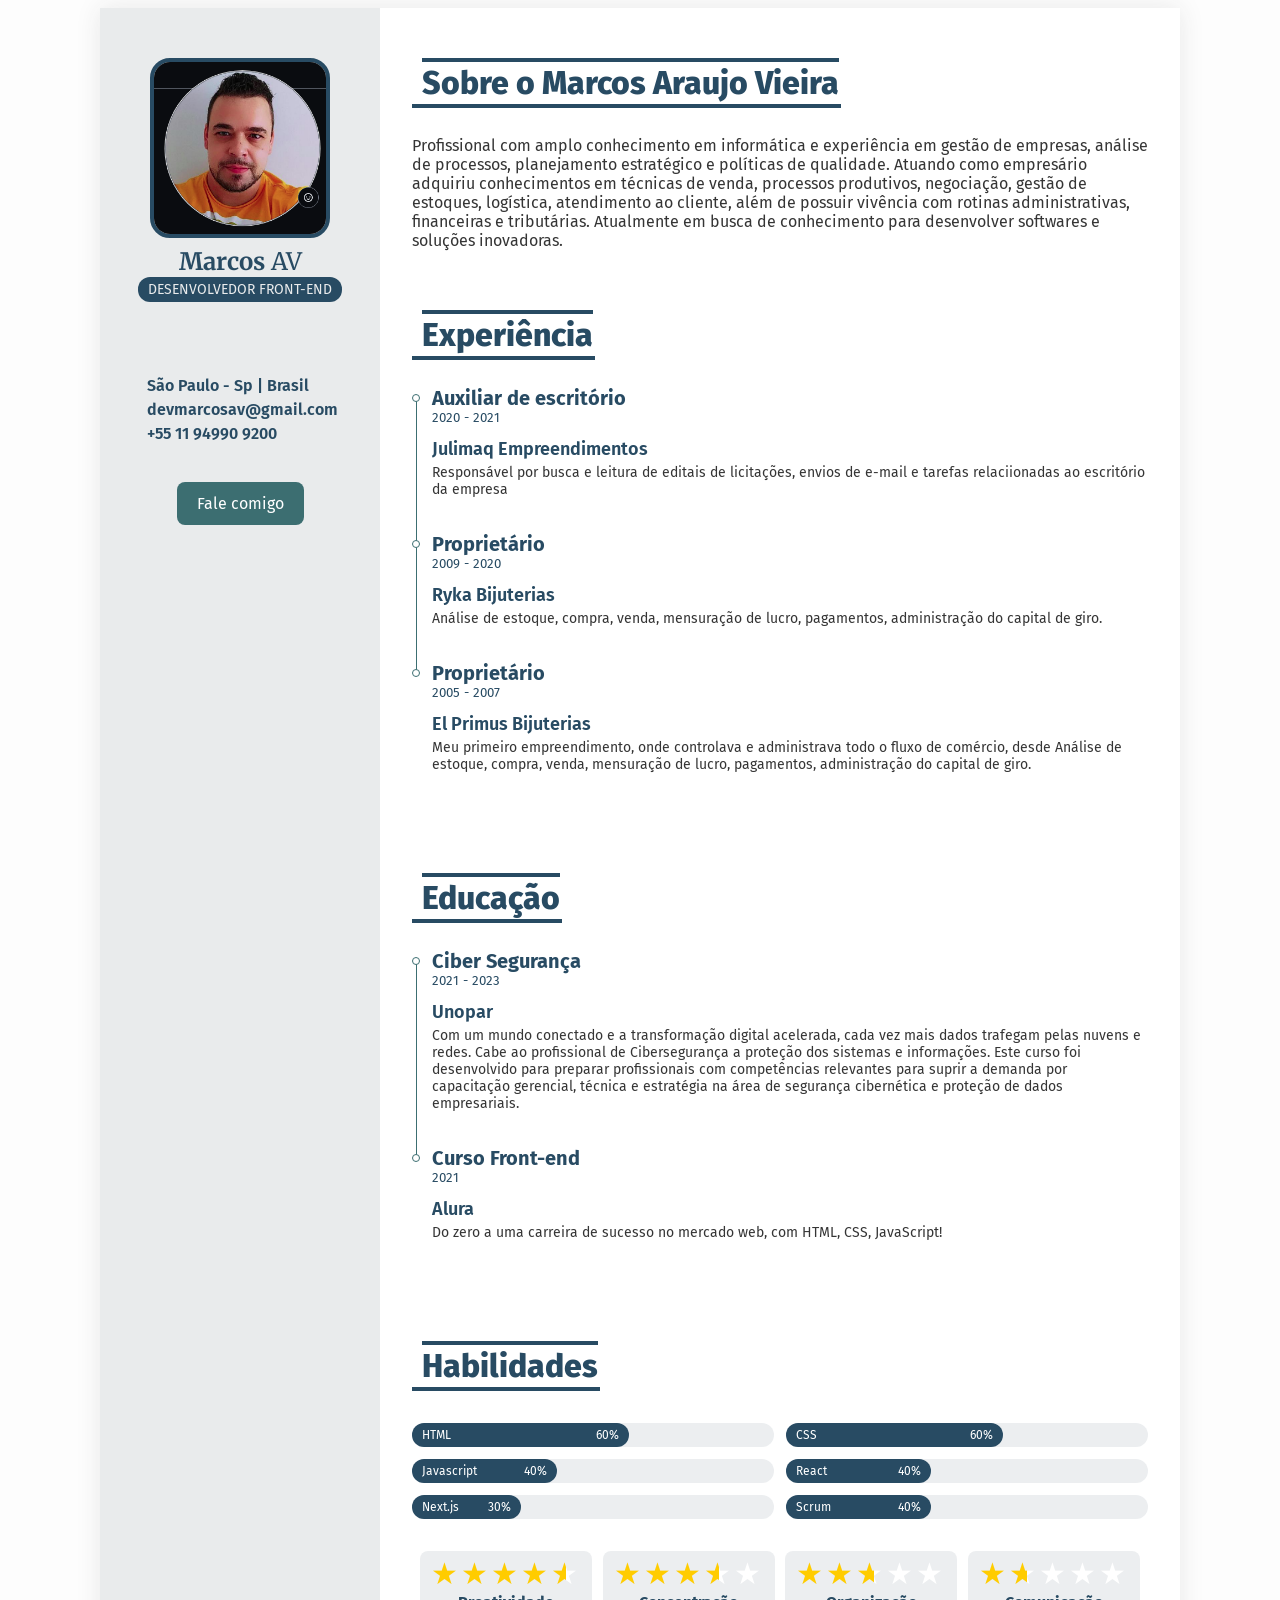
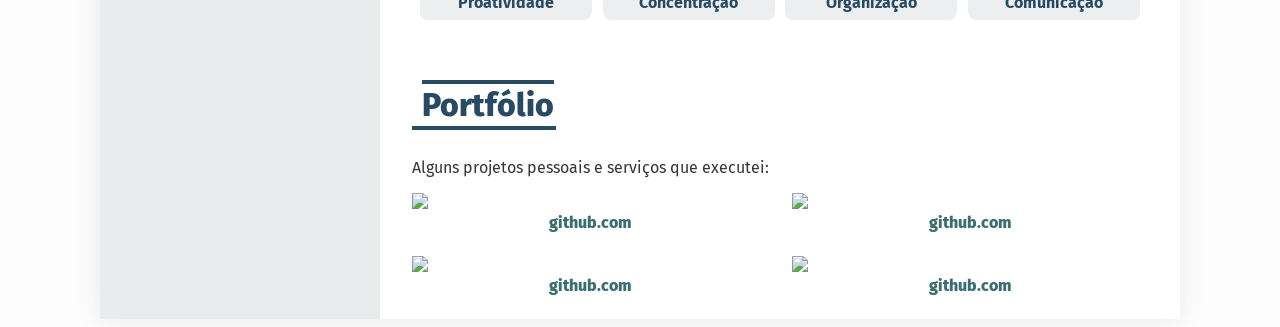
==== index.html @ b0242449 "feat: refatorando após novos conhecimentos adquiridos" ====
<!DOCTYPE html>
<html lang="pt-br">

<head>
  <meta charset="UTF-8">
  <meta http-equiv="X-UA-Compatible" content="IE=edge">
  <meta name="viewport" content="width=device-width, initial-scale=1.0">

  <link rel="stylesheet" href="https://cdnjs.cloudflare.com/ajax/libs/normalize/8.0.1/normalize.min.css"
    integrity="sha512-NhSC1YmyruXifcj/KFRWoC561YpHpc5Jtzgvbuzx5VozKpWvQ+4nXhPdFgmx8xqexRcpAglTj9sIBWINXa8x5w=="
    crossorigin="anonymous" referrerpolicy="no-referrer" />

  <link rel="preconnect" href="https://fonts.googleapis.com">
  <link rel="preconnect" href="https://fonts.gstatic.com" crossorigin>
  <link
    href="https://fonts.googleapis.com/css2?family=Fira+Sans:wght@400;600;800&family=Merriweather:wght@300;400;700&display=swap"
    rel="stylesheet">

  <script src="https://kit.fontawesome.com/e258bd240c.js" crossorigin="anonymous"></script>

  <link rel="stylesheet" href="./css/style.css">

  <link rel="shortcut icon" href="img/favicon.ico" />

  <title>CV Marcos Araujo Vieira</title>
</head>

<body>
  <main>
    <aside>
      <div class="sidebar">
        <img class="profile-picture" src="./img/fotoPerf.png" alt="Marcos" />
        <h1 class="title-name">Marcos <span>AV</span></h1>
        <h3 class="subtitle-role">Desenvolvedor front-end</h3>
        <div class="social-links">
          <a href="https://github.com/marcosavieira" target="_blank">
            <i class="fab fa-github"></i>
          </a>
          <a href="https://www.linkedin.com/in/marcos-araujo-vieira-24a571214/" target="_blank">
            <i class="fab fa-linkedin-in"></i>
          </a>
          <a href="https://twitter.com" target="_blank">
            <i class="fab fa-twitter"></i>
          </a>
          <a href="https://www.instagram.com/marc0sav/" target="_blank">
            <i class="fab fa-instagram"></i>
          </a>
          <a href="https://discord.com" target="_blank">
            <i class="fab fa-discord"></i>
          </a>
        </div>
        <ul class="personal-data">
          <li>
            <i class="fas fa-map-marker-alt"></i>
            <span>São Paulo - Sp | Brasil</span>
          </li>
          <li>
            <i class="fas fa-envelope"></i>
            <a href="mailto:devmarcosav@gmail.com">devmarcosav@gmail.com</a>
          </li>
          <li>
            <i class="fas fa-mobile-alt"></i>
            <a href="tel:+5511949909200">+55 11 94990 9200</a>
          </li>
        </ul>
        <a class="download-button" href="https://wa.me/+5511949909200" target="_blank">
          <i class="fab fa-whatsapp"></i>
          <span>Fale comigo</span>
        </a>
      </div>
    </aside>
    <section>
      <article>
        <div class="article-title-wrapper">
          <i class="fas fa-user-astronaut"></i>
          <h2 class="article-title">Sobre o Marcos Araujo Vieira</h2>
        </div>
        <p>Profissional com amplo conhecimento em informática e experiência
            em gestão de empresas, análise de processos, planejamento estratégico e políticas
            de qualidade. Atuando como empresário adquiriu conhecimentos em técnicas de venda,
            processos produtivos, negociação, gestão de estoques, logística, atendimento ao cliente,
            além de possuir vivência com rotinas administrativas, financeiras e tributárias.
            Atualmente em busca de conhecimento para desenvolver softwares
            e soluções inovadoras.</p>
      </article>
      <article>
        <div class="article-title-wrapper">
          <i class="fas fa-suitcase"></i>
          <h2 class="article-title">Experiência</h2>
        </div>
        <ul class="timeline">
          <li>
            <h4 class="timeline-title">Auxiliar de escritório</h4>
            <h5 class="timeline-time">2020 - 2021</h5>
            <h6 class="timeline-place">Julimaq Empreendimentos</h6>
            <p class="timeline-text">Responsável por busca e leitura de editais de licitações,
            envios de e-mail e tarefas relaciionadas ao escritório da empresa</p>
          </li>
          <li>
            <h4 class="timeline-title">Proprietário</h4>
            <h5 class="timeline-time">2009 - 2020</h5>
            <h6 class="timeline-place">Ryka Bijuterias</h6>
            <p class="timeline-text">Análise de estoque, compra, venda, mensuração de lucro,
            pagamentos, administração do capital de giro.</p>
          </li>
          <li>
            <h4 class="timeline-title">Proprietário</h4>
            <h5 class="timeline-time">2005 - 2007</h5>
            <h6 class="timeline-place">El Primus Bijuterias</h6>
            <p class="timeline-text">Meu primeiro empreendimento, onde controlava e administrava
                todo o fluxo de comércio, desde Análise de estoque, compra,
                venda, mensuração de lucro, pagamentos, administração do
                capital de giro.</p>
          </li>
        </ul>
      </article>
      <article>
        <div class="article-title-wrapper">
          <i class="fas fa-user-graduate"></i>
          <h2 class="article-title">Educação</h2>
        </div>
        <ul class="timeline">
          <li>
            <h4 class="timeline-title">Ciber Segurança</h4>
            <h5 class="timeline-time">2021 - 2023</h5>
            <h6 class="timeline-place">Unopar</h6>
            <p class="timeline-text">Com um mundo conectado e a transformação digital acelerada, cada vez mais dados trafegam pelas nuvens e redes.
            Cabe ao profissional de Cibersegurança a proteção dos sistemas e informações.
            Este curso foi desenvolvido para preparar profissionais com competências relevantes para suprir a demanda por capacitação gerencial,
            técnica e estratégia na área de segurança cibernética e proteção de dados empresariais.</p>
          </li>
          <li>
            <h4 class="timeline-title">Curso Front-end</h4>
            <h5 class="timeline-time">2021</h5>
            <h6 class="timeline-place">Alura</h6>
            <p class="timeline-text">Do zero a uma carreira de sucesso no mercado web, com HTML, CSS, JavaScript!</p>
          </li>
        </ul>
      </article>
      <article>
        <div class="article-title-wrapper">
          <i class="far fa-star"></i>
          <h2 class="article-title">Habilidades</h2>
        </div>
        <div class="skills-container">
          <div class="progress">
            <div class="progress-bar" role="progressbar" style="width: 60%;">
              <div class="progress-text">
                <span>HTML</span>
                <span>60%</span>
              </div>
            </div>
          </div>
          <div class="progress">
            <div class="progress-bar" role="progressbar" style="width: 60%;">
              <div class="progress-text">
                <span>CSS</span>
                <span>60%</span>
              </div>
            </div>
          </div>
          <div class="progress">
            <div class="progress-bar" role="progressbar" style="width: 40%;">
              <div class="progress-text">
                <span>Javascript</span>
                <span>40%</span>
              </div>
            </div>
          </div>
          <div class="progress">
            <div class="progress-bar" role="progressbar" style="width: 40%;">
              <div class="progress-text">
                <span>React</span>
                <span>40%</span>
              </div>
            </div>
          </div>
          <div class="progress">
            <div class="progress-bar" role="progressbar" style="width: 30%;">
              <div class="progress-text">
                <span>Next.js</span>
                <span>30%</span>
              </div>
            </div>
          </div>
          <div class="progress">
            <div class="progress-bar" role="progressbar" style="width: 40%;">
              <div class="progress-text">
                <span>Scrum</span>
                <span>40%</span>
              </div>
            </div>
          </div>
        </div>
        <div class="soft-skills">
          <div class="soft-skill">
            <div class="soft-skill-rating" style="--rating: 4.5;"></div>
            <h4 class="soft-skill-label">Proatividade</h4>
          </div>
          <div class="soft-skill">
            <div class="soft-skill-rating" style="--rating: 3.5;"></div>
            <h4 class="soft-skill-label">Concentração</h4>
          </div>
          <div class="soft-skill">
            <div class="soft-skill-rating" style="--rating: 2.6;"></div>
            <h4 class="soft-skill-label">Organização</h4>
          </div>
          <div class="soft-skill">
            <div class="soft-skill-rating" style="--rating: 1.6;"></div>
            <h4 class="soft-skill-label">Comunicação</h4>
          </div>
        </div>
      </article>
      <article>
        <div class="article-title-wrapper">
          <i class="fas fa-folder-open"></i>
          <h2 class="article-title">Portfólio</h2>
        </div>
        <p>Alguns projetos pessoais e serviços que executei:</p>
        <div class="portfolio">
          <a href="https://github.com/marcosavieira/RecriandoInterfaceNetflix" class="portfolio-item" target="_blank">
            <figure>
              <img src="https://picsum.photos/400/300?random=1" />
              <figcaption>github.com</figcaption>
            </figure>
          </a>
          <a href="https://github.com/marcosavieira/projetoByteBank" class="portfolio-item" target="_blank">
            <figure>
              <img src="https://picsum.photos/400/300?random=2" />
              <figcaption>github.com</figcaption>
            </figure>
          </a>
          <a href="https://github.com/marcosavieira/projetoBarbearia" class="portfolio-item" target="_blank">
            <figure>
              <img src="https://picsum.photos/400/300?random=3" />
              <figcaption>github.com</figcaption>
            </figure>
          </a>
          <a href="https://github.com/marcosavieira/marcosavieira.github.io" class="portfolio-item" target="_blank">
            <figure>
              <img src="https://picsum.photos/400/300?random=4" />
              <figcaption>github.com</figcaption>
            </figure>
          </a>
        </div>
      </article>
    </section>
  </main>
</body>

</html>
---- css/style.css ----
* {
  box-sizing: border-box;
}

img {
  max-width: 100%;
}

body {
  background-color: #fdfdfd;
  color: #353535;
  font-family: 'Fira Sans', sans-serif;
}

main {
  background-color: #fff;
  box-shadow: 0 0 1.5rem rgba(53, 53, 53, 0.1);
  display: flex;
  margin: 0 auto;
  max-width: 1080px;
  min-height: 100vh;
  width: 100%;
}

aside {
  background: #e9ebec;
  padding: 50px 0 16px;
  width: 280px;
}

.sidebar {
  align-items: center;
  display: flex;
  flex-direction: column;
  position: sticky;
  top: 16px;
  width: 100%;
}

.profile-picture {
  border-radius: 20px;
  border: solid 4px #284b63;
  width: 180px;
}

.title-name {
  color: #284b63;
  font-family: 'Merriweather', serif;
  font-weight: 700;
  margin: 8px 0 0;
}

.title-name span {
  font-weight: 400;
}

.subtitle-role {
  background: #284b63;
  border-radius: 12px;
  color: #e9ebec;
  font-size: 14px;
  font-weight: 400;
  margin: 0;
  padding: 4px 10px;
  text-transform: uppercase;
}

.social-links {
  display: flex;
  font-size: 20px;
  justify-content: space-between;
  margin: 36px 0;
  width: 160px;
}

.social-links a {
  color: #284b63;
}

.social-links a:hover {
  color: #8fa0ac;
}

.personal-data {
  list-style-type: none;
  margin: 0;
  padding: 0;
}

.personal-data li {
  color: #284b63;
  font-weight: 600;
  line-height: 1.5;
}

.personal-data li a {
  color: inherit;
  text-decoration: none;
}

.personal-data i {
  margin-right: 4px;
  text-align: center;
  width: 20px;
}

.download-button {
  background: #3c6e71;
  border-radius: 8px;
  color: white;
  display: block;
  margin: 36px 0;
  padding: 12px 20px;
  text-decoration: none;
}

section {
  background: #fff;
  padding: 50px 32px 0;
  width: calc(100% - 280px);
}

article:not(:last-of-type) {
  margin-bottom: 60px;
}

.article-title-wrapper {
  align-items: center;
  border-bottom: 4px solid;
  color: #284b63;
  display: inline-flex;
  margin-bottom: 12px;
  padding: 0 2px;
}
.article-title-wrapper i {
  font-size: 36px;
  margin: -8px 8px 0 0;
}

.article-title {
  border-top: 4px solid;
  color: #284b63;
  font-size: 32px;
  font-weight: 800;
  margin: 0 0 2px;
  padding-top: 2px;
}

.timeline {
  list-style: none;
  margin: 20px 0;
  padding: 0;
}

.timeline li {
  margin: 0;
  padding: 2px 0 40px 20px;
  position: relative;
}

.timeline li::after {
  background-color: #fff;
  border-radius: 50%;
  border: 1px solid #3c6e71;
  box-sizing: border-box;
  content: '';
  display: inline-block;
  height: 8px;
  left: 0;
  position: absolute;
  top: 2px;
  width: 8px;
}

.timeline li:not(:last-of-type)::before {
  background-color: #3c6e71;
  content: '';
  height: 100%;
  left: 3.5px;
  position: absolute;
  top: calc(0.5em - 4px);
  width: 1px;
}

.timeline-title {
  color: #284b63;
  font-size: 20px;
  margin: -8px 0 0;
}

.timeline-time {
  color: #284b63;
  font-weight: 400;
  margin: 0;
}

.timeline-place {
  color: #284b63;
  font-size: 18px;
  font-weight: 600;
  margin: 12px 0 4px;
}

.timeline-text {
  font-size: 14px;
  margin: 0;
}

.skills-container {
  display: flex;
  flex-wrap: wrap;
  justify-content: space-between;
  margin: 20px 0;
}

.progress {
  background-color: rgba(68, 86, 108, 0.1);
  border-radius: 20px;
  display: flex;
  font-size: 0.75rem;
  height: 1.5rem;
  margin-bottom: 12px;
  width: calc(50% - 6px);
}

.progress-bar {
  align-items: center;
  background-color: #284b63;
  border-radius: 20px;
  color: #fff;
  display: flex;
  padding: 0 10px;
}

.progress-text {
  display: flex;
  justify-content: space-between;
  width: 100%;
}

.soft-skills {
  display: flex;
  justify-content: space-between;
  padding: 0 8px;
}

.soft-skill {
  background-color: rgba(68, 86, 108, 0.1);
  border-radius: 8px;
  padding: 8px;
  text-align: center;
  width: calc(25% - 8px);
}

.soft-skill-rating {
  --percent: calc(var(--rating) / 5 * 100%);
  display: inline-block;
  font-family: Times;
  font-size: 30px;
  line-height: 1;
}

.soft-skill-rating::before {
  background-clip: text;
  background: linear-gradient(90deg, #fc0 var(--percent), #fff var(--percent));
  content: '★★★★★';
  letter-spacing: 3px;
  -webkit-background-clip: text;
  -webkit-text-fill-color: transparent;
}

.soft-skill-label {
  color: #284b63;
  margin: 4px 0 0;
}

.portfolio {
  display: flex;
  flex-wrap: wrap;
  justify-content: space-between;
}

.portfolio-item {
  margin-bottom: 24px;
  text-decoration: none;
  width: calc(50% - 12px);
}

.portfolio-item figure {
  margin: 0;
}

.portfolio-item figcaption {
  color: #3c6e71;
  font-weight: 800;
  text-align: center;
}

@media (max-width: 1024px) {
  .soft-skills {
    flex-wrap: wrap;
  }

  .soft-skill {
    margin: 4px;
    width: calc(50% - 8px);
  }
}

@media (max-width: 768px) {
  main {
    display: block;
  }

  aside,
  section {
    width: 100%;
  }

  section {
    padding: 32px 16px 0;
  }

  .article-title-wrapper {
    display: flex;
    padding-right: 0;
  }

  .article-title {
    width: 100%;
  }

  .progress,
  .soft-skill,
  .portfolio-item {
    width: 100%;
  }

  .portfolio-item figure {
    text-align: center;
  }
}
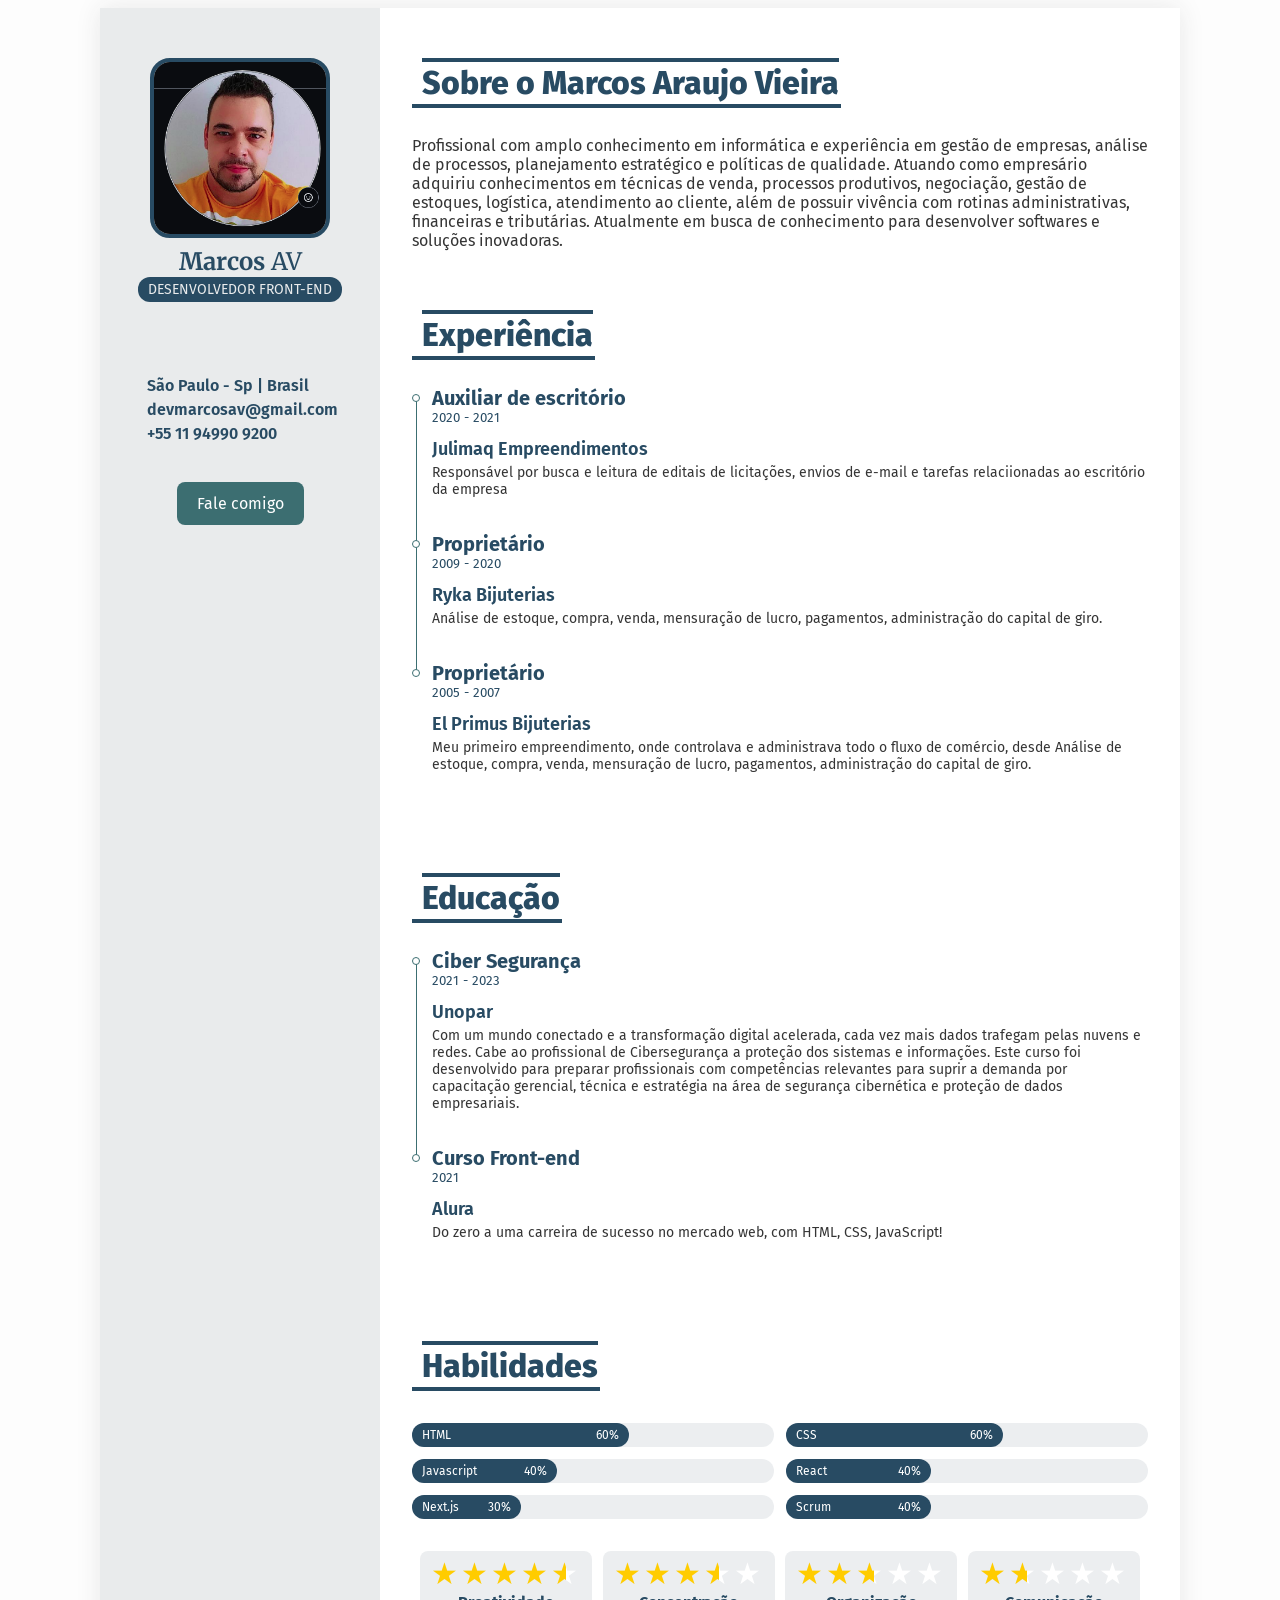
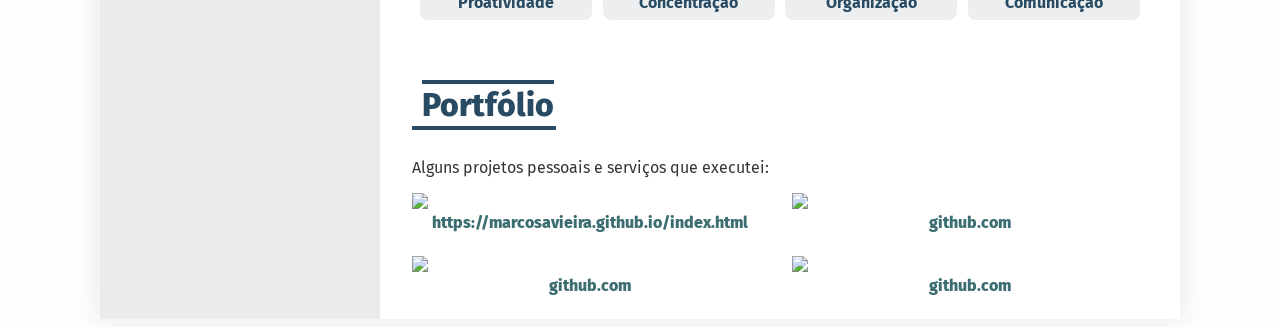
==== commit 9bdbe0b9: "atualizando portifolio" ====
--- a/index.html
+++ b/index.html
@@ -218,10 +218,10 @@
         </div>
         <p>Alguns projetos pessoais e serviços que executei:</p>
         <div class="portfolio">
-          <a href="https://github.com/marcosavieira/RecriandoInterfaceNetflix" class="portfolio-item" target="_blank">
+          <a href="https://devmarcosavclonenetflix.netlify.app/" class="portfolio-item" target="_blank">
             <figure>
               <img src="https://picsum.photos/400/300?random=1" />
-              <figcaption>github.com</figcaption>
+              <figcaption>https://marcosavieira.github.io/index.html</figcaption>
             </figure>
           </a>
           <a href="https://github.com/marcosavieira/projetoByteBank" class="portfolio-item" target="_blank">
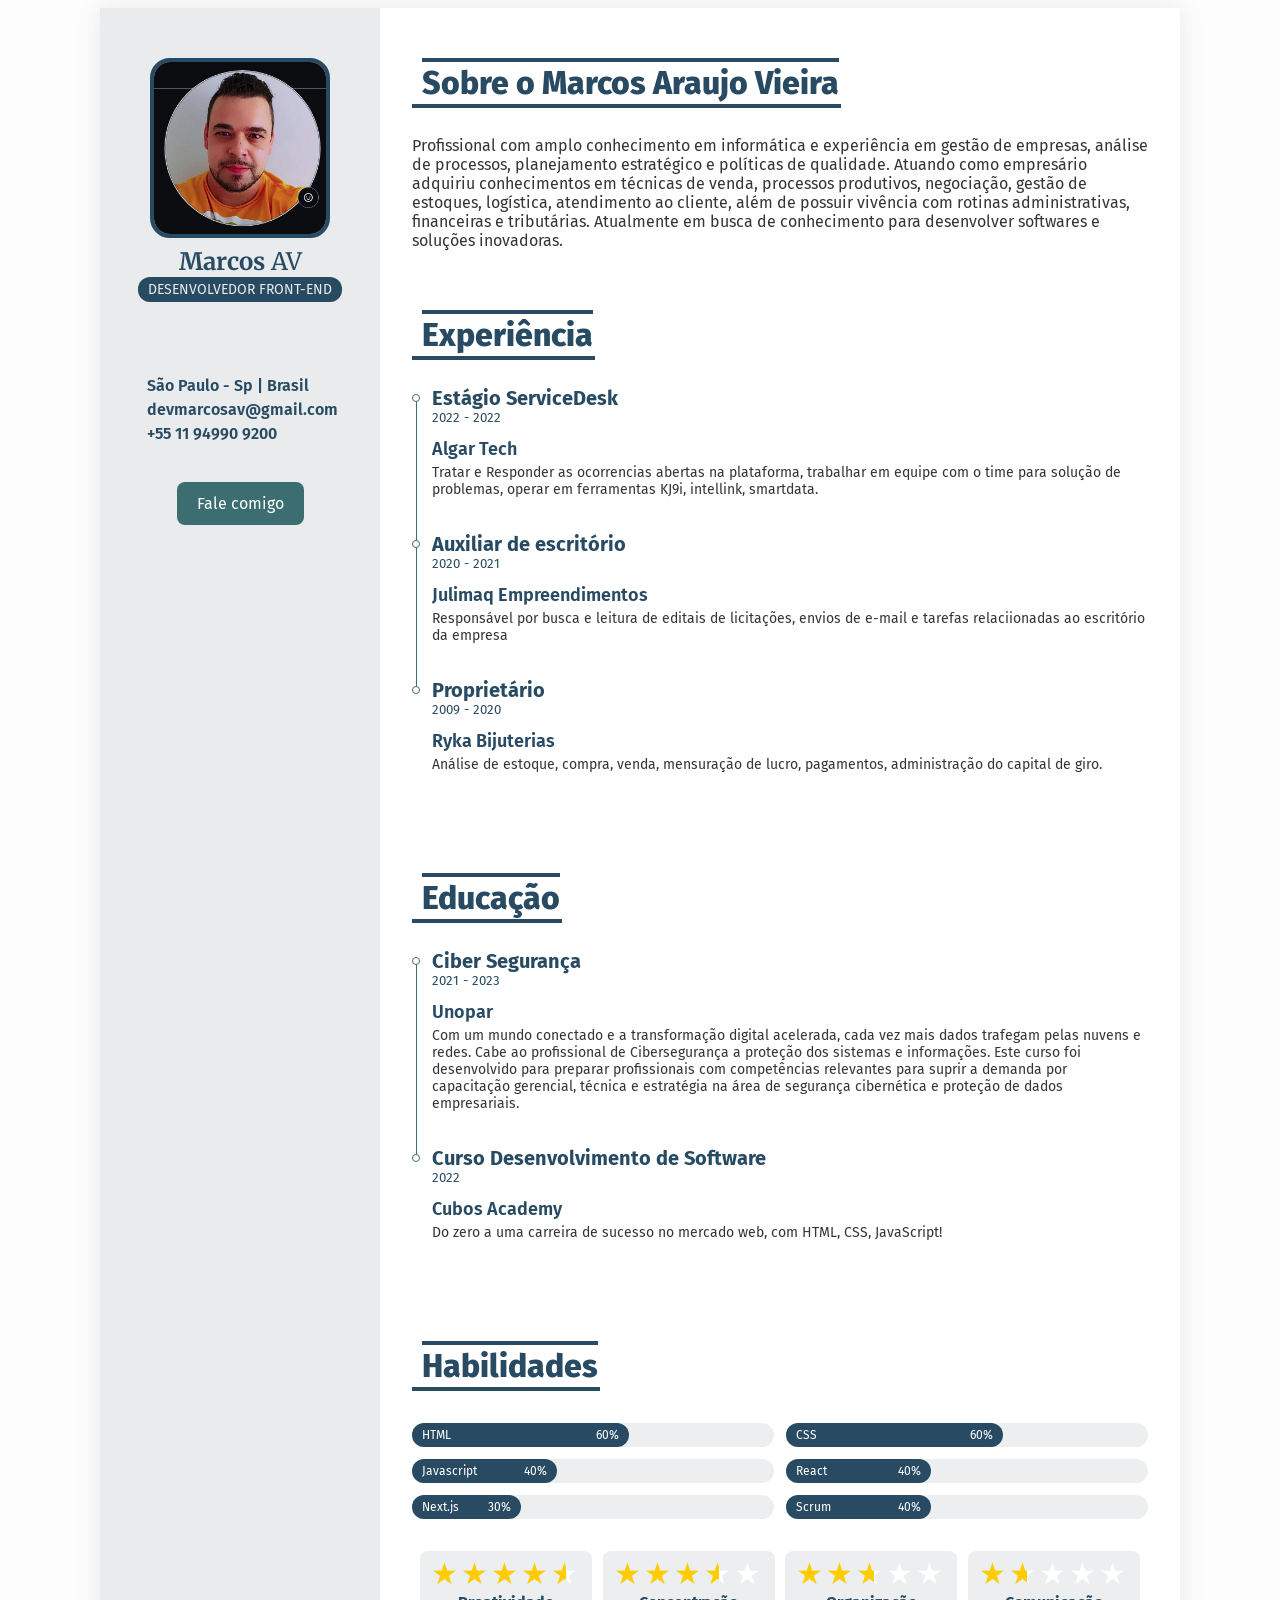
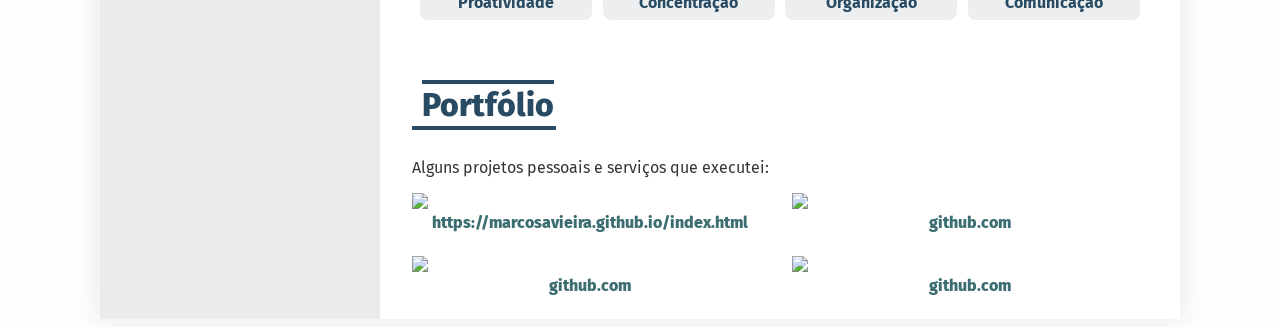
==== commit 6e16bd9b: "fix: atualizando info" ====
--- a/index.html
+++ b/index.html
@@ -90,6 +90,14 @@
         </div>
         <ul class="timeline">
           <li>
+            <h4 class="timeline-title">Estágio ServiceDesk</h4>
+            <h5 class="timeline-time">2022 - 2022</h5>
+            <h6 class="timeline-place">Algar Tech</h6>
+            <p class="timeline-text">Tratar e Responder as ocorrencias abertas na plataforma, trabalhar em equipe com o time para solução de problemas,
+              operar em ferramentas KJ9i, intellink, smartdata.
+            </p>
+          </li>
+          <li>
             <h4 class="timeline-title">Auxiliar de escritório</h4>
             <h5 class="timeline-time">2020 - 2021</h5>
             <h6 class="timeline-place">Julimaq Empreendimentos</h6>
@@ -102,15 +110,6 @@
             <h6 class="timeline-place">Ryka Bijuterias</h6>
             <p class="timeline-text">Análise de estoque, compra, venda, mensuração de lucro,
             pagamentos, administração do capital de giro.</p>
-          </li>
-          <li>
-            <h4 class="timeline-title">Proprietário</h4>
-            <h5 class="timeline-time">2005 - 2007</h5>
-            <h6 class="timeline-place">El Primus Bijuterias</h6>
-            <p class="timeline-text">Meu primeiro empreendimento, onde controlava e administrava
-                todo o fluxo de comércio, desde Análise de estoque, compra,
-                venda, mensuração de lucro, pagamentos, administração do
-                capital de giro.</p>
           </li>
         </ul>
       </article>
@@ -130,9 +129,9 @@
             técnica e estratégia na área de segurança cibernética e proteção de dados empresariais.</p>
           </li>
           <li>
-            <h4 class="timeline-title">Curso Front-end</h4>
-            <h5 class="timeline-time">2021</h5>
-            <h6 class="timeline-place">Alura</h6>
+            <h4 class="timeline-title">Curso Desenvolvimento de Software</h4>
+            <h5 class="timeline-time">2022</h5>
+            <h6 class="timeline-place">Cubos Academy</h6>
             <p class="timeline-text">Do zero a uma carreira de sucesso no mercado web, com HTML, CSS, JavaScript!</p>
           </li>
         </ul>
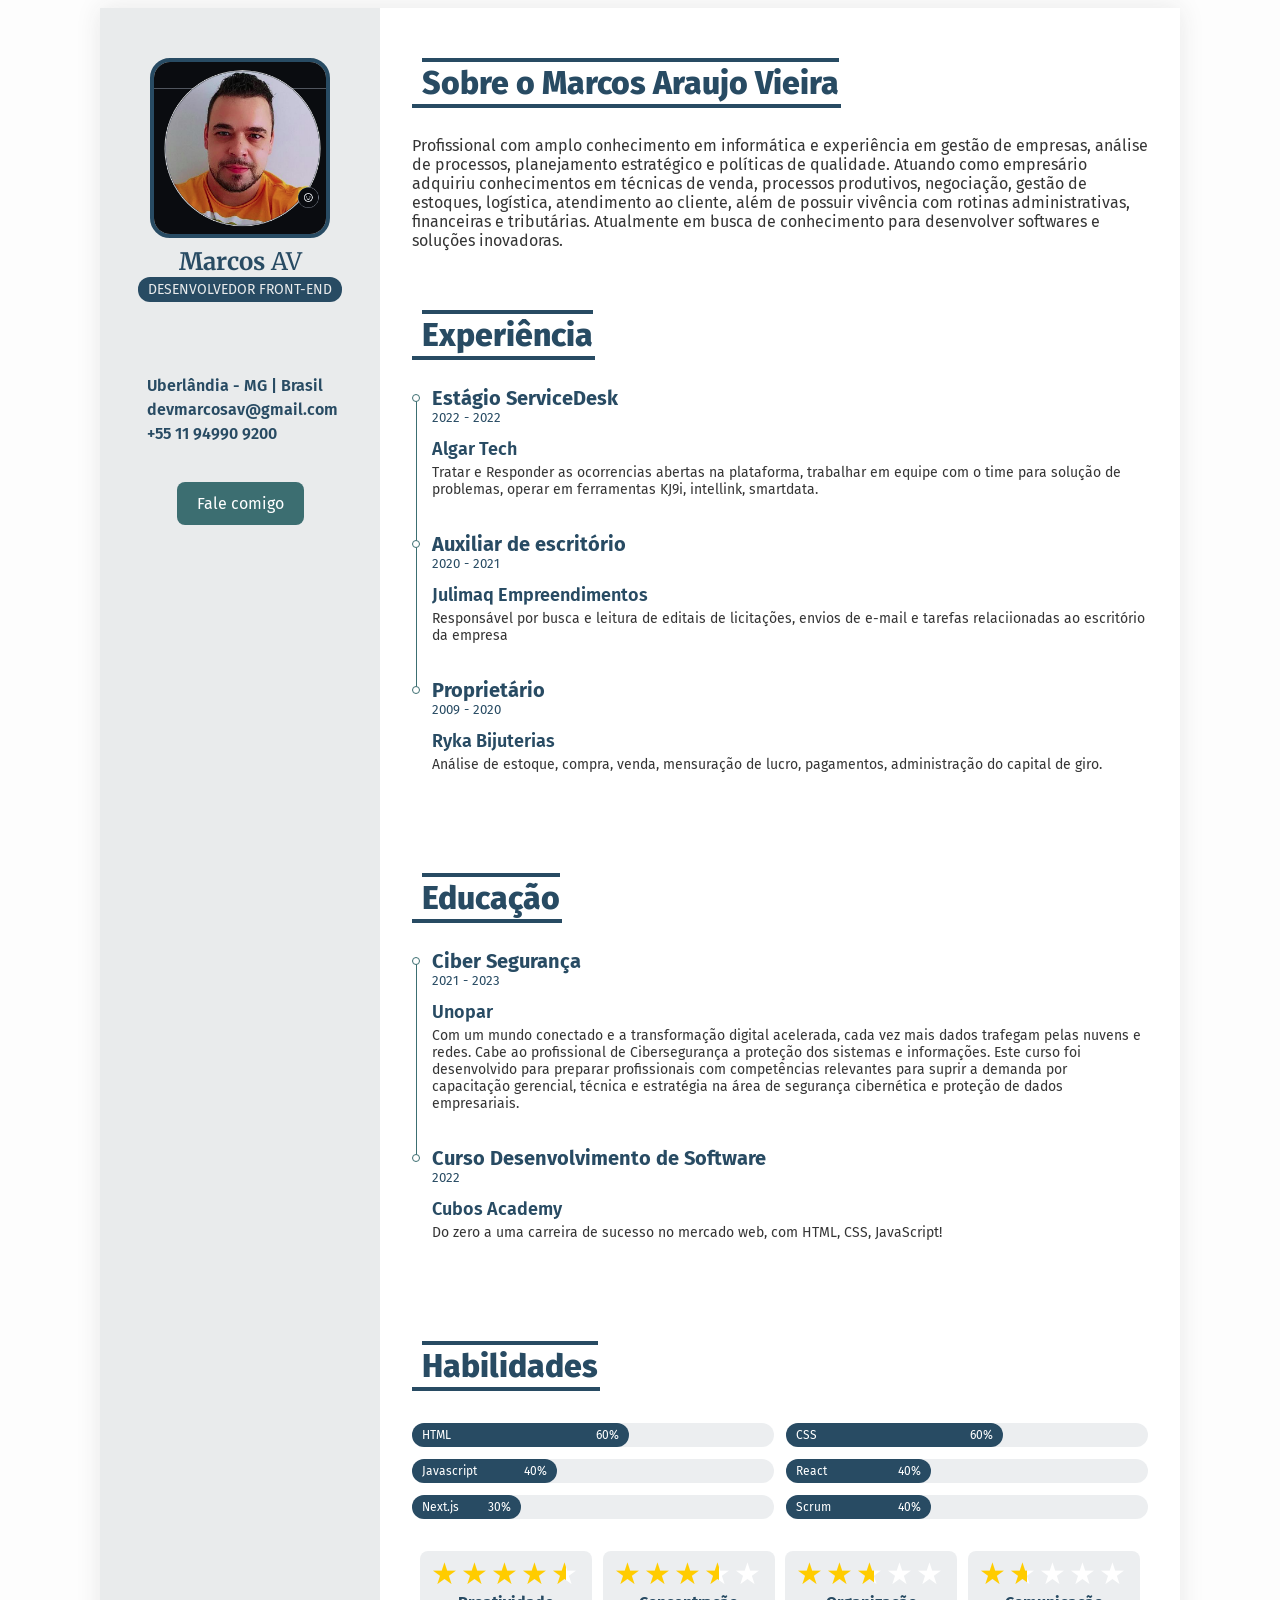
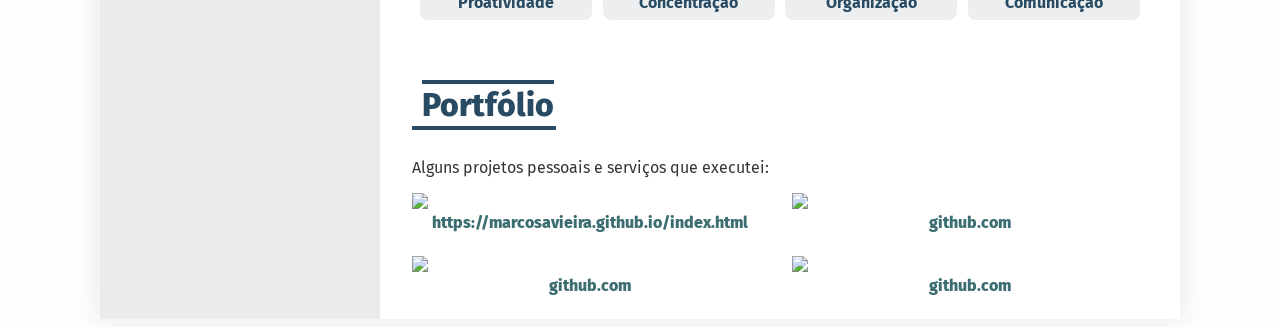
==== commit 09d99c8d: "fix: atualizando endereço" ====
--- a/index.html
+++ b/index.html
@@ -52,7 +52,7 @@
         <ul class="personal-data">
           <li>
             <i class="fas fa-map-marker-alt"></i>
-            <span>São Paulo - Sp | Brasil</span>
+            <span>Uberlândia - MG | Brasil</span>
           </li>
           <li>
             <i class="fas fa-envelope"></i>
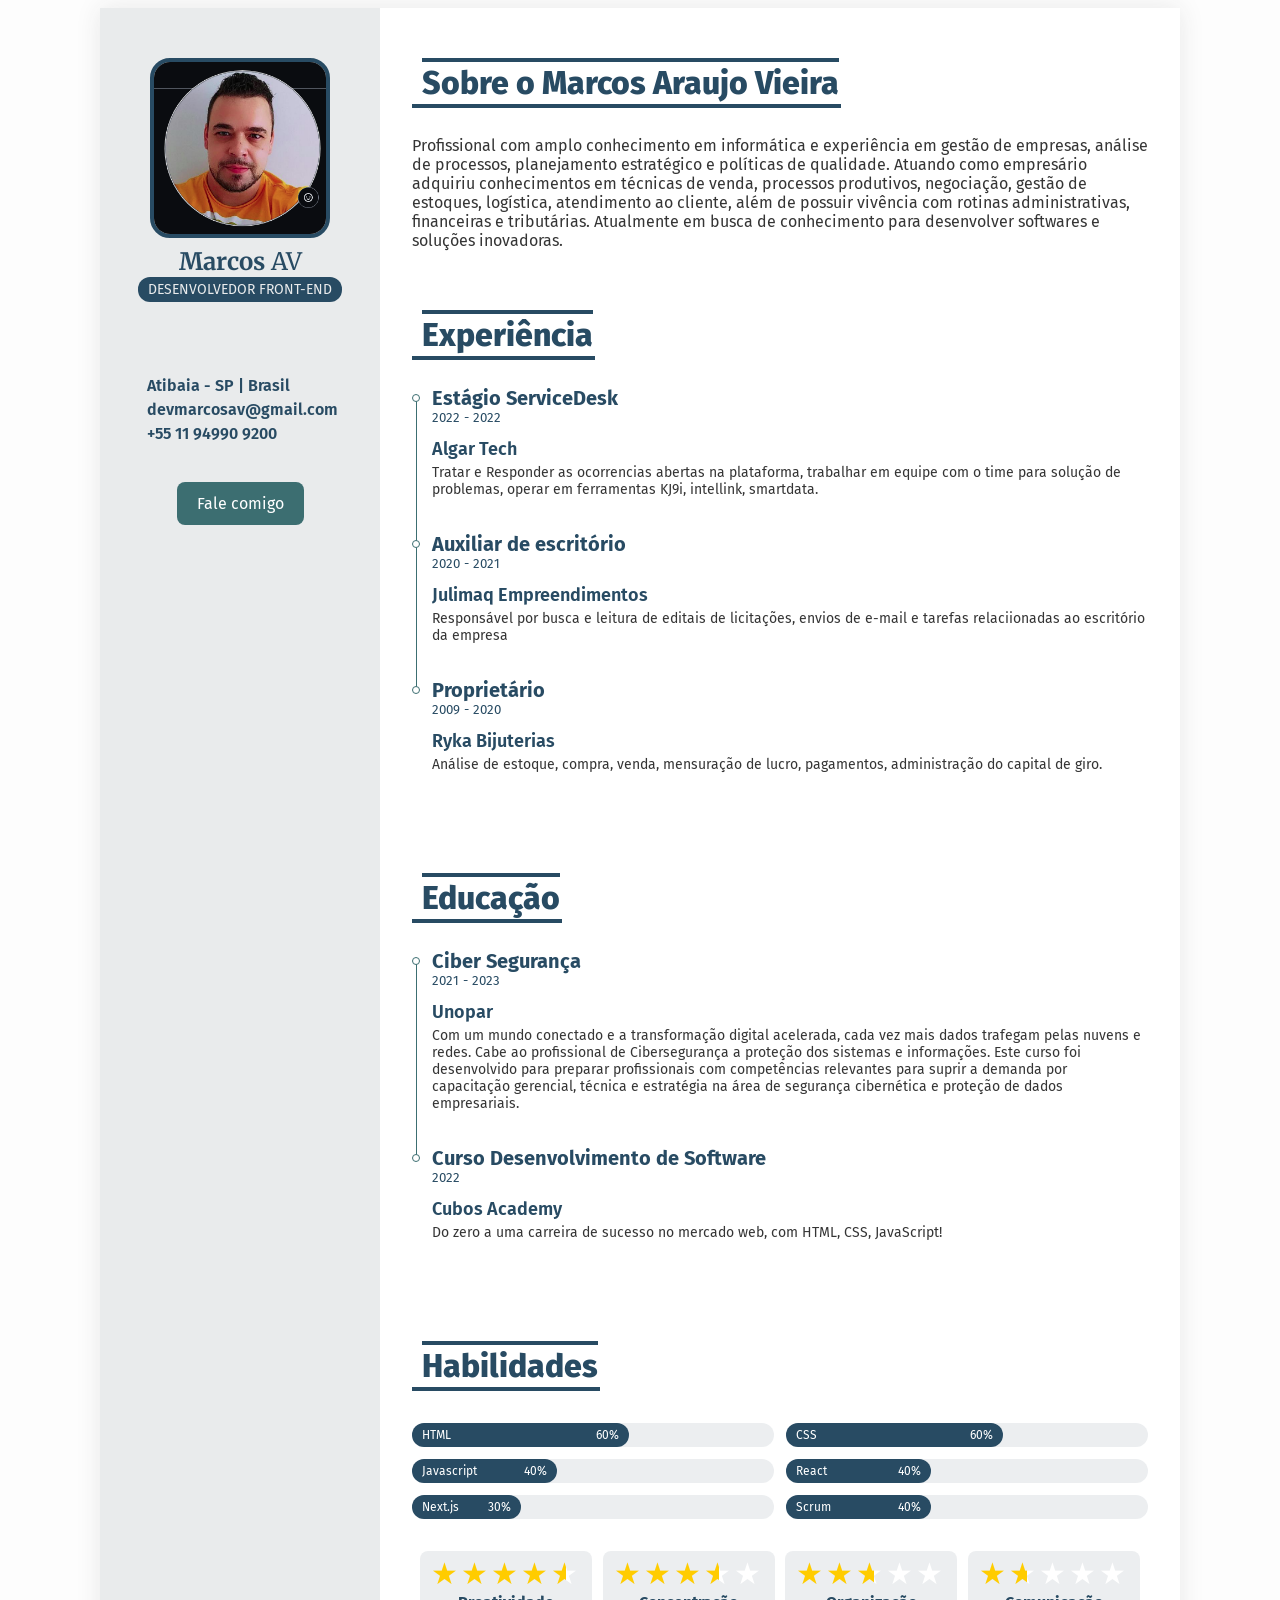
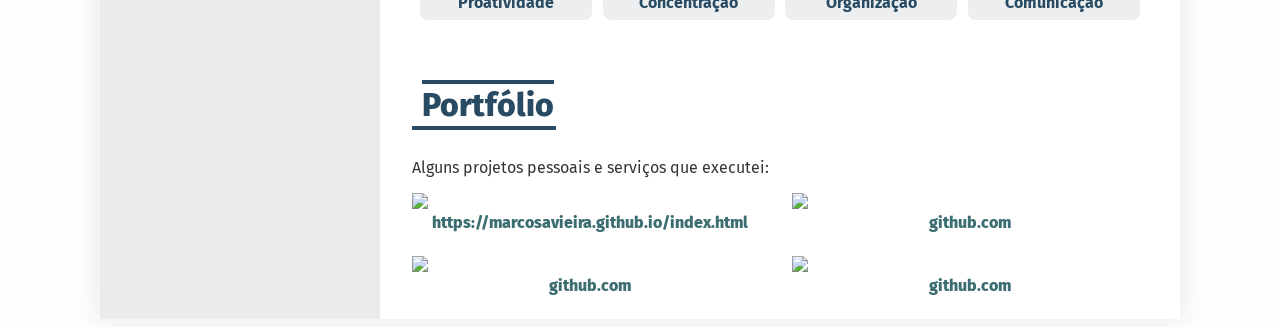
==== commit af4526ed: "Atualizando cidade" ====
--- a/index.html
+++ b/index.html
@@ -52,7 +52,7 @@
         <ul class="personal-data">
           <li>
             <i class="fas fa-map-marker-alt"></i>
-            <span>Uberlândia - MG | Brasil</span>
+            <span>Atibaia - SP | Brasil</span>
           </li>
           <li>
             <i class="fas fa-envelope"></i>
@@ -247,4 +247,4 @@
   </main>
 </body>
 
-</html>+</html>
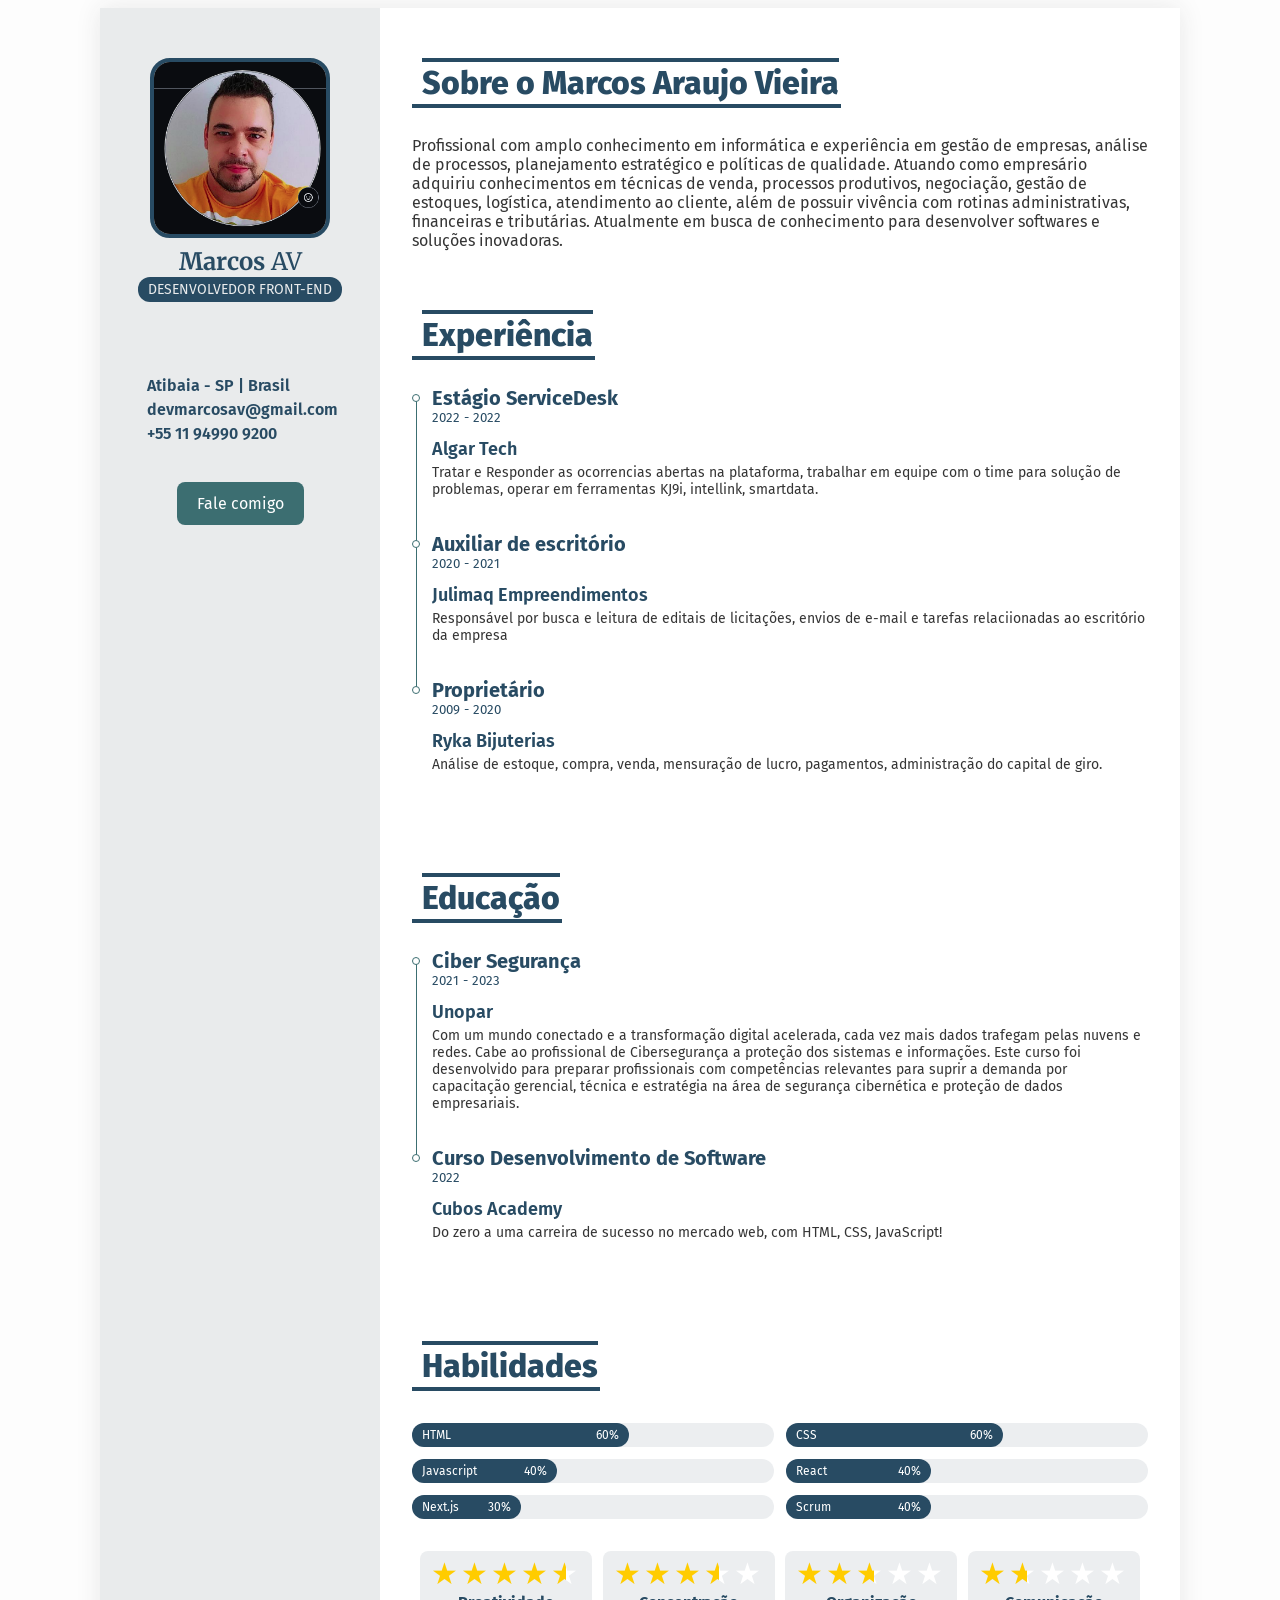
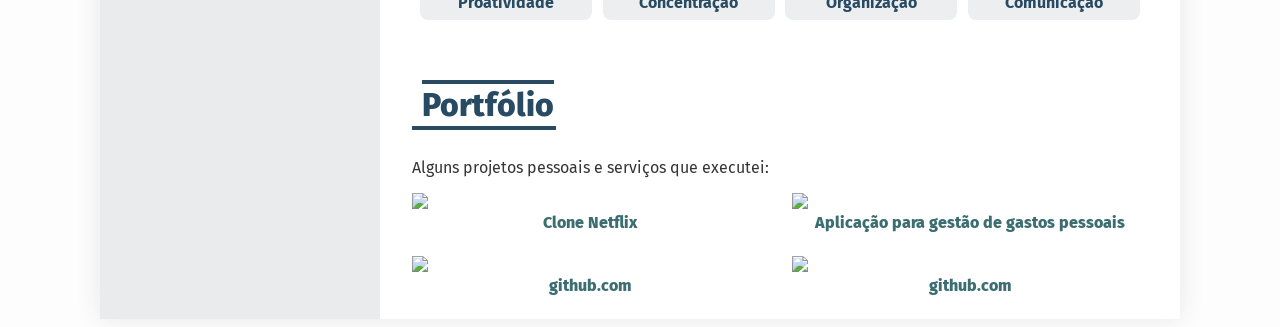
==== commit b42444f9: "atualizando portfólio" ====
--- a/index.html
+++ b/index.html
@@ -1,250 +1,366 @@
 <!DOCTYPE html>
 <html lang="pt-br">
-
-<head>
-  <meta charset="UTF-8">
-  <meta http-equiv="X-UA-Compatible" content="IE=edge">
-  <meta name="viewport" content="width=device-width, initial-scale=1.0">
-
-  <link rel="stylesheet" href="https://cdnjs.cloudflare.com/ajax/libs/normalize/8.0.1/normalize.min.css"
-    integrity="sha512-NhSC1YmyruXifcj/KFRWoC561YpHpc5Jtzgvbuzx5VozKpWvQ+4nXhPdFgmx8xqexRcpAglTj9sIBWINXa8x5w=="
-    crossorigin="anonymous" referrerpolicy="no-referrer" />
-
-  <link rel="preconnect" href="https://fonts.googleapis.com">
-  <link rel="preconnect" href="https://fonts.gstatic.com" crossorigin>
-  <link
-    href="https://fonts.googleapis.com/css2?family=Fira+Sans:wght@400;600;800&family=Merriweather:wght@300;400;700&display=swap"
-    rel="stylesheet">
-
-  <script src="https://kit.fontawesome.com/e258bd240c.js" crossorigin="anonymous"></script>
-
-  <link rel="stylesheet" href="./css/style.css">
-
-  <link rel="shortcut icon" href="img/favicon.ico" />
-
-  <title>CV Marcos Araujo Vieira</title>
-</head>
-
-<body>
-  <main>
-    <aside>
-      <div class="sidebar">
-        <img class="profile-picture" src="./img/fotoPerf.png" alt="Marcos" />
-        <h1 class="title-name">Marcos <span>AV</span></h1>
-        <h3 class="subtitle-role">Desenvolvedor front-end</h3>
-        <div class="social-links">
-          <a href="https://github.com/marcosavieira" target="_blank">
-            <i class="fab fa-github"></i>
-          </a>
-          <a href="https://www.linkedin.com/in/marcos-araujo-vieira-24a571214/" target="_blank">
-            <i class="fab fa-linkedin-in"></i>
-          </a>
-          <a href="https://twitter.com" target="_blank">
-            <i class="fab fa-twitter"></i>
-          </a>
-          <a href="https://www.instagram.com/marc0sav/" target="_blank">
-            <i class="fab fa-instagram"></i>
-          </a>
-          <a href="https://discord.com" target="_blank">
-            <i class="fab fa-discord"></i>
-          </a>
-        </div>
-        <ul class="personal-data">
-          <li>
-            <i class="fas fa-map-marker-alt"></i>
-            <span>Atibaia - SP | Brasil</span>
-          </li>
-          <li>
-            <i class="fas fa-envelope"></i>
-            <a href="mailto:devmarcosav@gmail.com">devmarcosav@gmail.com</a>
-          </li>
-          <li>
-            <i class="fas fa-mobile-alt"></i>
-            <a href="tel:+5511949909200">+55 11 94990 9200</a>
-          </li>
-        </ul>
-        <a class="download-button" href="https://wa.me/+5511949909200" target="_blank">
-          <i class="fab fa-whatsapp"></i>
-          <span>Fale comigo</span>
-        </a>
-      </div>
-    </aside>
-    <section>
-      <article>
-        <div class="article-title-wrapper">
-          <i class="fas fa-user-astronaut"></i>
-          <h2 class="article-title">Sobre o Marcos Araujo Vieira</h2>
-        </div>
-        <p>Profissional com amplo conhecimento em informática e experiência
-            em gestão de empresas, análise de processos, planejamento estratégico e políticas
-            de qualidade. Atuando como empresário adquiriu conhecimentos em técnicas de venda,
-            processos produtivos, negociação, gestão de estoques, logística, atendimento ao cliente,
-            além de possuir vivência com rotinas administrativas, financeiras e tributárias.
-            Atualmente em busca de conhecimento para desenvolver softwares
-            e soluções inovadoras.</p>
-      </article>
-      <article>
-        <div class="article-title-wrapper">
-          <i class="fas fa-suitcase"></i>
-          <h2 class="article-title">Experiência</h2>
-        </div>
-        <ul class="timeline">
-          <li>
-            <h4 class="timeline-title">Estágio ServiceDesk</h4>
-            <h5 class="timeline-time">2022 - 2022</h5>
-            <h6 class="timeline-place">Algar Tech</h6>
-            <p class="timeline-text">Tratar e Responder as ocorrencias abertas na plataforma, trabalhar em equipe com o time para solução de problemas,
-              operar em ferramentas KJ9i, intellink, smartdata.
-            </p>
-          </li>
-          <li>
-            <h4 class="timeline-title">Auxiliar de escritório</h4>
-            <h5 class="timeline-time">2020 - 2021</h5>
-            <h6 class="timeline-place">Julimaq Empreendimentos</h6>
-            <p class="timeline-text">Responsável por busca e leitura de editais de licitações,
-            envios de e-mail e tarefas relaciionadas ao escritório da empresa</p>
-          </li>
-          <li>
-            <h4 class="timeline-title">Proprietário</h4>
-            <h5 class="timeline-time">2009 - 2020</h5>
-            <h6 class="timeline-place">Ryka Bijuterias</h6>
-            <p class="timeline-text">Análise de estoque, compra, venda, mensuração de lucro,
-            pagamentos, administração do capital de giro.</p>
-          </li>
-        </ul>
-      </article>
-      <article>
-        <div class="article-title-wrapper">
-          <i class="fas fa-user-graduate"></i>
-          <h2 class="article-title">Educação</h2>
-        </div>
-        <ul class="timeline">
-          <li>
-            <h4 class="timeline-title">Ciber Segurança</h4>
-            <h5 class="timeline-time">2021 - 2023</h5>
-            <h6 class="timeline-place">Unopar</h6>
-            <p class="timeline-text">Com um mundo conectado e a transformação digital acelerada, cada vez mais dados trafegam pelas nuvens e redes.
-            Cabe ao profissional de Cibersegurança a proteção dos sistemas e informações.
-            Este curso foi desenvolvido para preparar profissionais com competências relevantes para suprir a demanda por capacitação gerencial,
-            técnica e estratégia na área de segurança cibernética e proteção de dados empresariais.</p>
-          </li>
-          <li>
-            <h4 class="timeline-title">Curso Desenvolvimento de Software</h4>
-            <h5 class="timeline-time">2022</h5>
-            <h6 class="timeline-place">Cubos Academy</h6>
-            <p class="timeline-text">Do zero a uma carreira de sucesso no mercado web, com HTML, CSS, JavaScript!</p>
-          </li>
-        </ul>
-      </article>
-      <article>
-        <div class="article-title-wrapper">
-          <i class="far fa-star"></i>
-          <h2 class="article-title">Habilidades</h2>
-        </div>
-        <div class="skills-container">
-          <div class="progress">
-            <div class="progress-bar" role="progressbar" style="width: 60%;">
-              <div class="progress-text">
-                <span>HTML</span>
-                <span>60%</span>
-              </div>
-            </div>
-          </div>
-          <div class="progress">
-            <div class="progress-bar" role="progressbar" style="width: 60%;">
-              <div class="progress-text">
-                <span>CSS</span>
-                <span>60%</span>
-              </div>
-            </div>
-          </div>
-          <div class="progress">
-            <div class="progress-bar" role="progressbar" style="width: 40%;">
-              <div class="progress-text">
-                <span>Javascript</span>
-                <span>40%</span>
-              </div>
-            </div>
-          </div>
-          <div class="progress">
-            <div class="progress-bar" role="progressbar" style="width: 40%;">
-              <div class="progress-text">
-                <span>React</span>
-                <span>40%</span>
-              </div>
-            </div>
-          </div>
-          <div class="progress">
-            <div class="progress-bar" role="progressbar" style="width: 30%;">
-              <div class="progress-text">
-                <span>Next.js</span>
-                <span>30%</span>
-              </div>
-            </div>
-          </div>
-          <div class="progress">
-            <div class="progress-bar" role="progressbar" style="width: 40%;">
-              <div class="progress-text">
-                <span>Scrum</span>
-                <span>40%</span>
-              </div>
-            </div>
-          </div>
-        </div>
-        <div class="soft-skills">
-          <div class="soft-skill">
-            <div class="soft-skill-rating" style="--rating: 4.5;"></div>
-            <h4 class="soft-skill-label">Proatividade</h4>
-          </div>
-          <div class="soft-skill">
-            <div class="soft-skill-rating" style="--rating: 3.5;"></div>
-            <h4 class="soft-skill-label">Concentração</h4>
-          </div>
-          <div class="soft-skill">
-            <div class="soft-skill-rating" style="--rating: 2.6;"></div>
-            <h4 class="soft-skill-label">Organização</h4>
-          </div>
-          <div class="soft-skill">
-            <div class="soft-skill-rating" style="--rating: 1.6;"></div>
-            <h4 class="soft-skill-label">Comunicação</h4>
-          </div>
-        </div>
-      </article>
-      <article>
-        <div class="article-title-wrapper">
-          <i class="fas fa-folder-open"></i>
-          <h2 class="article-title">Portfólio</h2>
-        </div>
-        <p>Alguns projetos pessoais e serviços que executei:</p>
-        <div class="portfolio">
-          <a href="https://devmarcosavclonenetflix.netlify.app/" class="portfolio-item" target="_blank">
-            <figure>
-              <img src="https://picsum.photos/400/300?random=1" />
-              <figcaption>https://marcosavieira.github.io/index.html</figcaption>
-            </figure>
-          </a>
-          <a href="https://github.com/marcosavieira/projetoByteBank" class="portfolio-item" target="_blank">
-            <figure>
-              <img src="https://picsum.photos/400/300?random=2" />
-              <figcaption>github.com</figcaption>
-            </figure>
-          </a>
-          <a href="https://github.com/marcosavieira/projetoBarbearia" class="portfolio-item" target="_blank">
-            <figure>
-              <img src="https://picsum.photos/400/300?random=3" />
-              <figcaption>github.com</figcaption>
-            </figure>
-          </a>
-          <a href="https://github.com/marcosavieira/marcosavieira.github.io" class="portfolio-item" target="_blank">
-            <figure>
-              <img src="https://picsum.photos/400/300?random=4" />
-              <figcaption>github.com</figcaption>
-            </figure>
-          </a>
-        </div>
-      </article>
-    </section>
-  </main>
-</body>
-
+    <head>
+        <meta charset="UTF-8" />
+        <meta http-equiv="X-UA-Compatible" content="IE=edge" />
+        <meta name="viewport" content="width=device-width, initial-scale=1.0" />
+
+        <link
+            rel="stylesheet"
+            href="https://cdnjs.cloudflare.com/ajax/libs/normalize/8.0.1/normalize.min.css"
+            integrity="sha512-NhSC1YmyruXifcj/KFRWoC561YpHpc5Jtzgvbuzx5VozKpWvQ+4nXhPdFgmx8xqexRcpAglTj9sIBWINXa8x5w=="
+            crossorigin="anonymous"
+            referrerpolicy="no-referrer"
+        />
+
+        <link rel="preconnect" href="https://fonts.googleapis.com" />
+        <link rel="preconnect" href="https://fonts.gstatic.com" crossorigin />
+        <link
+            href="https://fonts.googleapis.com/css2?family=Fira+Sans:wght@400;600;800&family=Merriweather:wght@300;400;700&display=swap"
+            rel="stylesheet"
+        />
+
+        <script
+            src="https://kit.fontawesome.com/e258bd240c.js"
+            crossorigin="anonymous"
+        ></script>
+
+        <link rel="stylesheet" href="./css/style.css" />
+
+        <link rel="shortcut icon" href="img/favicon.ico" />
+
+        <title>CV Marcos Araujo Vieira</title>
+    </head>
+
+    <body>
+        <main>
+            <aside>
+                <div class="sidebar">
+                    <img
+                        class="profile-picture"
+                        src="./img/fotoPerf.png"
+                        alt="Marcos"
+                    />
+                    <h1 class="title-name">Marcos <span>AV</span></h1>
+                    <h3 class="subtitle-role">Desenvolvedor front-end</h3>
+                    <div class="social-links">
+                        <a
+                            href="https://github.com/marcosavieira"
+                            target="_blank"
+                        >
+                            <i class="fab fa-github"></i>
+                        </a>
+                        <a
+                            href="https://www.linkedin.com/in/marcos-araujo-vieira-24a571214/"
+                            target="_blank"
+                        >
+                            <i class="fab fa-linkedin-in"></i>
+                        </a>
+                        <a href="https://twitter.com" target="_blank">
+                            <i class="fab fa-twitter"></i>
+                        </a>
+                        <a
+                            href="https://www.instagram.com/marc0sav/"
+                            target="_blank"
+                        >
+                            <i class="fab fa-instagram"></i>
+                        </a>
+                        <a href="https://discord.com" target="_blank">
+                            <i class="fab fa-discord"></i>
+                        </a>
+                    </div>
+                    <ul class="personal-data">
+                        <li>
+                            <i class="fas fa-map-marker-alt"></i>
+                            <span>Atibaia - SP | Brasil</span>
+                        </li>
+                        <li>
+                            <i class="fas fa-envelope"></i>
+                            <a href="mailto:devmarcosav@gmail.com"
+                                >devmarcosav@gmail.com</a
+                            >
+                        </li>
+                        <li>
+                            <i class="fas fa-mobile-alt"></i>
+                            <a href="tel:+5511949909200">+55 11 94990 9200</a>
+                        </li>
+                    </ul>
+                    <a
+                        class="download-button"
+                        href="https://wa.me/+5511949909200"
+                        target="_blank"
+                    >
+                        <i class="fab fa-whatsapp"></i>
+                        <span>Fale comigo</span>
+                    </a>
+                </div>
+            </aside>
+            <section>
+                <article>
+                    <div class="article-title-wrapper">
+                        <i class="fas fa-user-astronaut"></i>
+                        <h2 class="article-title">
+                            Sobre o Marcos Araujo Vieira
+                        </h2>
+                    </div>
+                    <p>
+                        Profissional com amplo conhecimento em informática e
+                        experiência em gestão de empresas, análise de processos,
+                        planejamento estratégico e políticas de qualidade.
+                        Atuando como empresário adquiriu conhecimentos em
+                        técnicas de venda, processos produtivos, negociação,
+                        gestão de estoques, logística, atendimento ao cliente,
+                        além de possuir vivência com rotinas administrativas,
+                        financeiras e tributárias. Atualmente em busca de
+                        conhecimento para desenvolver softwares e soluções
+                        inovadoras.
+                    </p>
+                </article>
+                <article>
+                    <div class="article-title-wrapper">
+                        <i class="fas fa-suitcase"></i>
+                        <h2 class="article-title">Experiência</h2>
+                    </div>
+                    <ul class="timeline">
+                        <li>
+                            <h4 class="timeline-title">Estágio ServiceDesk</h4>
+                            <h5 class="timeline-time">2022 - 2022</h5>
+                            <h6 class="timeline-place">Algar Tech</h6>
+                            <p class="timeline-text">
+                                Tratar e Responder as ocorrencias abertas na
+                                plataforma, trabalhar em equipe com o time para
+                                solução de problemas, operar em ferramentas
+                                KJ9i, intellink, smartdata.
+                            </p>
+                        </li>
+                        <li>
+                            <h4 class="timeline-title">
+                                Auxiliar de escritório
+                            </h4>
+                            <h5 class="timeline-time">2020 - 2021</h5>
+                            <h6 class="timeline-place">
+                                Julimaq Empreendimentos
+                            </h6>
+                            <p class="timeline-text">
+                                Responsável por busca e leitura de editais de
+                                licitações, envios de e-mail e tarefas
+                                relaciionadas ao escritório da empresa
+                            </p>
+                        </li>
+                        <li>
+                            <h4 class="timeline-title">Proprietário</h4>
+                            <h5 class="timeline-time">2009 - 2020</h5>
+                            <h6 class="timeline-place">Ryka Bijuterias</h6>
+                            <p class="timeline-text">
+                                Análise de estoque, compra, venda, mensuração de
+                                lucro, pagamentos, administração do capital de
+                                giro.
+                            </p>
+                        </li>
+                    </ul>
+                </article>
+                <article>
+                    <div class="article-title-wrapper">
+                        <i class="fas fa-user-graduate"></i>
+                        <h2 class="article-title">Educação</h2>
+                    </div>
+                    <ul class="timeline">
+                        <li>
+                            <h4 class="timeline-title">Ciber Segurança</h4>
+                            <h5 class="timeline-time">2021 - 2023</h5>
+                            <h6 class="timeline-place">Unopar</h6>
+                            <p class="timeline-text">
+                                Com um mundo conectado e a transformação digital
+                                acelerada, cada vez mais dados trafegam pelas
+                                nuvens e redes. Cabe ao profissional de
+                                Cibersegurança a proteção dos sistemas e
+                                informações. Este curso foi desenvolvido para
+                                preparar profissionais com competências
+                                relevantes para suprir a demanda por capacitação
+                                gerencial, técnica e estratégia na área de
+                                segurança cibernética e proteção de dados
+                                empresariais.
+                            </p>
+                        </li>
+                        <li>
+                            <h4 class="timeline-title">
+                                Curso Desenvolvimento de Software
+                            </h4>
+                            <h5 class="timeline-time">2022</h5>
+                            <h6 class="timeline-place">Cubos Academy</h6>
+                            <p class="timeline-text">
+                                Do zero a uma carreira de sucesso no mercado
+                                web, com HTML, CSS, JavaScript!
+                            </p>
+                        </li>
+                    </ul>
+                </article>
+                <article>
+                    <div class="article-title-wrapper">
+                        <i class="far fa-star"></i>
+                        <h2 class="article-title">Habilidades</h2>
+                    </div>
+                    <div class="skills-container">
+                        <div class="progress">
+                            <div
+                                class="progress-bar"
+                                role="progressbar"
+                                style="width: 60%"
+                            >
+                                <div class="progress-text">
+                                    <span>HTML</span>
+                                    <span>60%</span>
+                                </div>
+                            </div>
+                        </div>
+                        <div class="progress">
+                            <div
+                                class="progress-bar"
+                                role="progressbar"
+                                style="width: 60%"
+                            >
+                                <div class="progress-text">
+                                    <span>CSS</span>
+                                    <span>60%</span>
+                                </div>
+                            </div>
+                        </div>
+                        <div class="progress">
+                            <div
+                                class="progress-bar"
+                                role="progressbar"
+                                style="width: 40%"
+                            >
+                                <div class="progress-text">
+                                    <span>Javascript</span>
+                                    <span>40%</span>
+                                </div>
+                            </div>
+                        </div>
+                        <div class="progress">
+                            <div
+                                class="progress-bar"
+                                role="progressbar"
+                                style="width: 40%"
+                            >
+                                <div class="progress-text">
+                                    <span>React</span>
+                                    <span>40%</span>
+                                </div>
+                            </div>
+                        </div>
+                        <div class="progress">
+                            <div
+                                class="progress-bar"
+                                role="progressbar"
+                                style="width: 30%"
+                            >
+                                <div class="progress-text">
+                                    <span>Next.js</span>
+                                    <span>30%</span>
+                                </div>
+                            </div>
+                        </div>
+                        <div class="progress">
+                            <div
+                                class="progress-bar"
+                                role="progressbar"
+                                style="width: 40%"
+                            >
+                                <div class="progress-text">
+                                    <span>Scrum</span>
+                                    <span>40%</span>
+                                </div>
+                            </div>
+                        </div>
+                    </div>
+                    <div class="soft-skills">
+                        <div class="soft-skill">
+                            <div
+                                class="soft-skill-rating"
+                                style="--rating: 4.5"
+                            ></div>
+                            <h4 class="soft-skill-label">Proatividade</h4>
+                        </div>
+                        <div class="soft-skill">
+                            <div
+                                class="soft-skill-rating"
+                                style="--rating: 3.5"
+                            ></div>
+                            <h4 class="soft-skill-label">Concentração</h4>
+                        </div>
+                        <div class="soft-skill">
+                            <div
+                                class="soft-skill-rating"
+                                style="--rating: 2.6"
+                            ></div>
+                            <h4 class="soft-skill-label">Organização</h4>
+                        </div>
+                        <div class="soft-skill">
+                            <div
+                                class="soft-skill-rating"
+                                style="--rating: 1.6"
+                            ></div>
+                            <h4 class="soft-skill-label">Comunicação</h4>
+                        </div>
+                    </div>
+                </article>
+                <article>
+                    <div class="article-title-wrapper">
+                        <i class="fas fa-folder-open"></i>
+                        <h2 class="article-title">Portfólio</h2>
+                    </div>
+                    <p>Alguns projetos pessoais e serviços que executei:</p>
+                    <div class="portfolio">
+                        <a
+                            href="https://devmarcosavclonenetflix.netlify.app/"
+                            class="portfolio-item"
+                            target="_blank"
+                        >
+                            <figure>
+                                <img src="https://i.imgur.com/6brh4Gj.png" />
+                                <figcaption>Clone Netflix</figcaption>
+                            </figure>
+                        </a>
+                        <a
+                            href="https://din-din-phi.vercel.app/sign-in"
+                            class="portfolio-item"
+                            target="_blank"
+                        >
+                            <figure>
+                                <img src="https://i.imgur.com/k3iwmZ7.png" />
+                                <figcaption>
+                                    Aplicação para gestão de gastos pessoais
+                                </figcaption>
+                            </figure>
+                        </a>
+                        <a
+                            href="https://github.com/marcosavieira/projetoBarbearia"
+                            class="portfolio-item"
+                            target="_blank"
+                        >
+                            <figure>
+                                <img
+                                    src="https://picsum.photos/400/300?random=3"
+                                />
+                                <figcaption>github.com</figcaption>
+                            </figure>
+                        </a>
+                        <a
+                            href="https://github.com/marcosavieira/marcosavieira.github.io"
+                            class="portfolio-item"
+                            target="_blank"
+                        >
+                            <figure>
+                                <img
+                                    src="https://picsum.photos/400/300?random=4"
+                                />
+                                <figcaption>github.com</figcaption>
+                            </figure>
+                        </a>
+                    </div>
+                </article>
+            </section>
+        </main>
+    </body>
 </html>
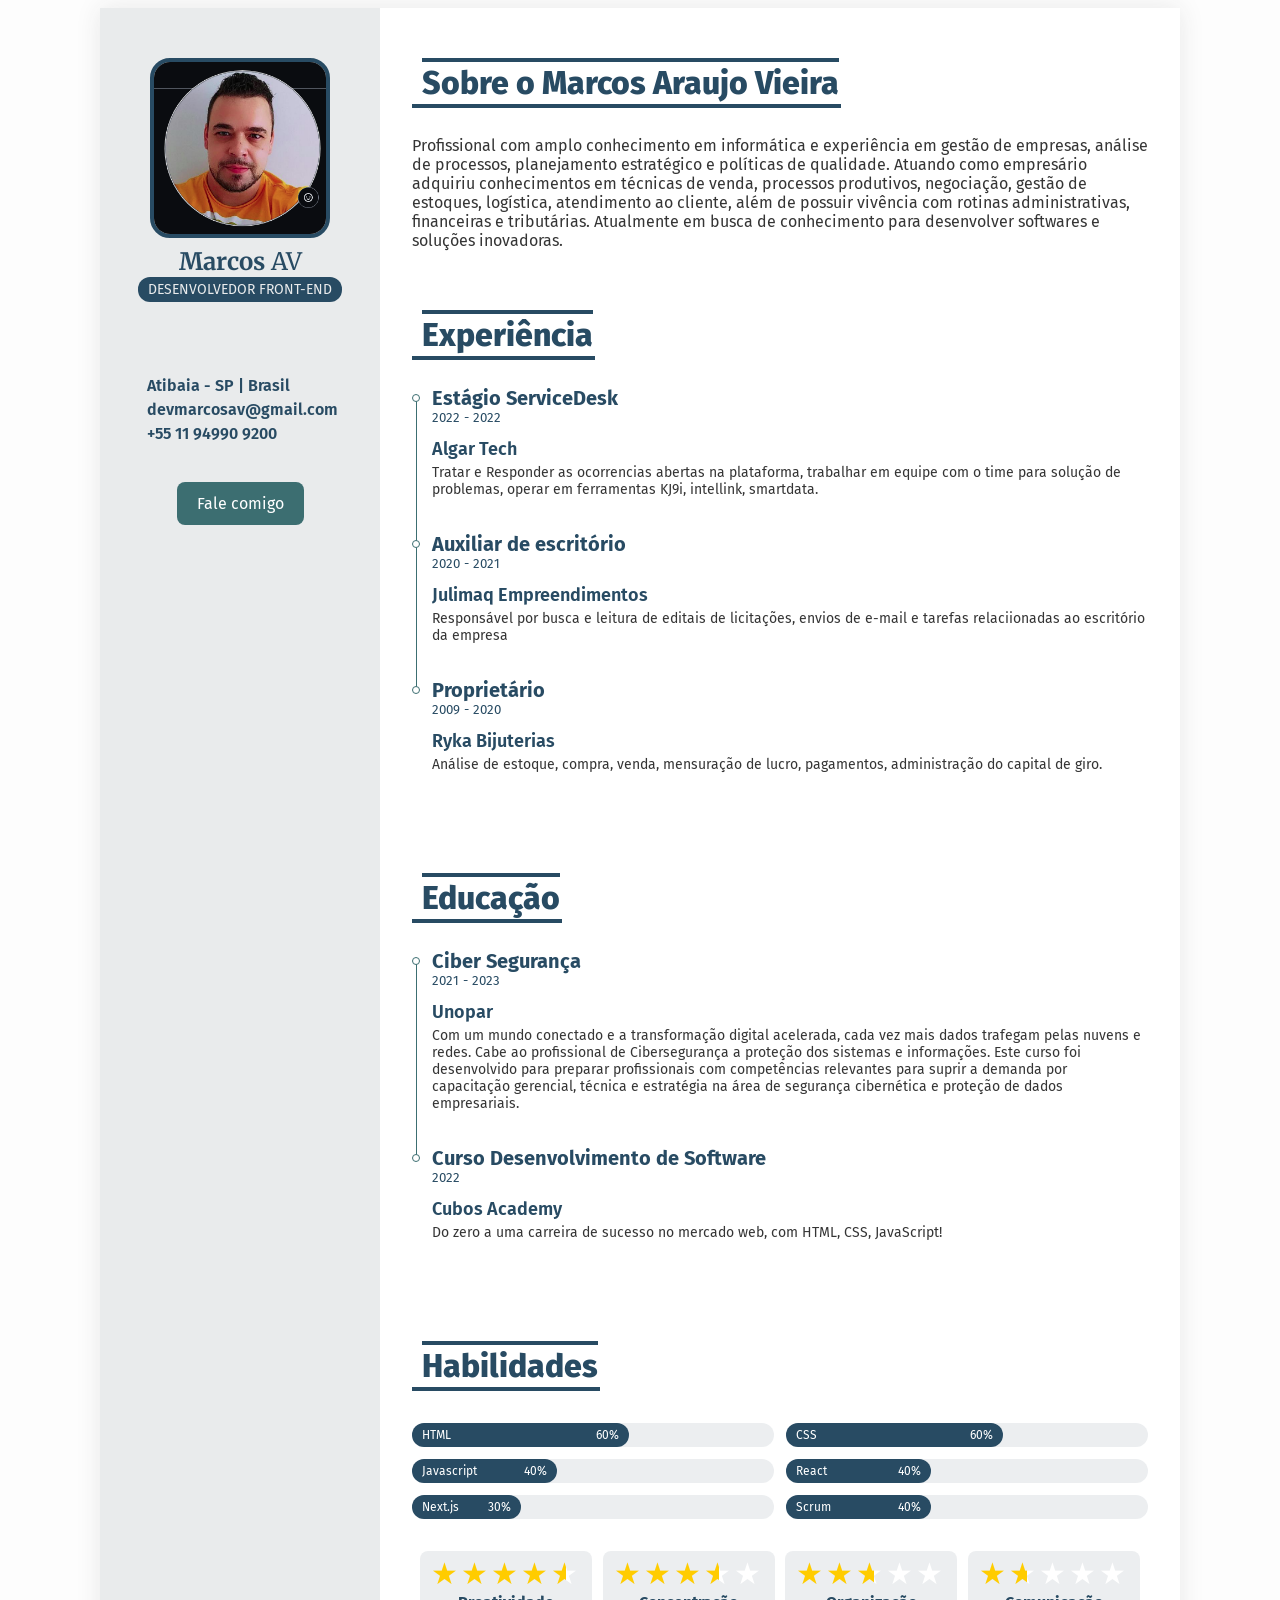
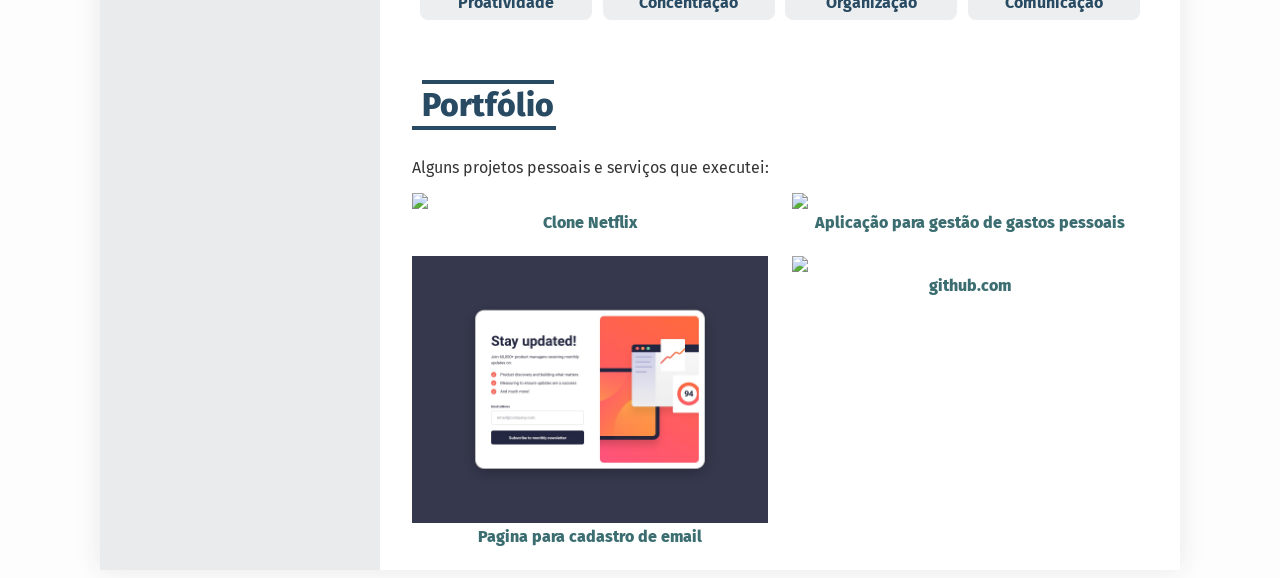
==== commit 06359fba: "feat: atualizando portfólio" ====
--- a/index.html
+++ b/index.html
@@ -315,7 +315,7 @@
                         <a
                             href="https://devmarcosavclonenetflix.netlify.app/"
                             class="portfolio-item"
-                            target="_blank"
+                            target="https://devmarcosavclonenetflix.netlify.app/"
                         >
                             <figure>
                                 <img src="https://i.imgur.com/6brh4Gj.png" />
@@ -325,7 +325,7 @@
                         <a
                             href="https://din-din-phi.vercel.app/sign-in"
                             class="portfolio-item"
-                            target="_blank"
+                            target="https://din-din-phi.vercel.app/sign-in"
                         >
                             <figure>
                                 <img src="https://i.imgur.com/k3iwmZ7.png" />
@@ -335,15 +335,15 @@
                             </figure>
                         </a>
                         <a
-                            href="https://github.com/marcosavieira/projetoBarbearia"
+                            href="https://spa-formulario.vercel.app/"
                             class="portfolio-item"
-                            target="_blank"
+                            target="https://spa-formulario.vercel.app/"
                         >
                             <figure>
-                                <img
-                                    src="https://picsum.photos/400/300?random=3"
-                                />
-                                <figcaption>github.com</figcaption>
+                                <img src="./img/desktop-design.jpg" />
+                                <figcaption>
+                                    Pagina para cadastro de email
+                                </figcaption>
                             </figure>
                         </a>
                         <a
